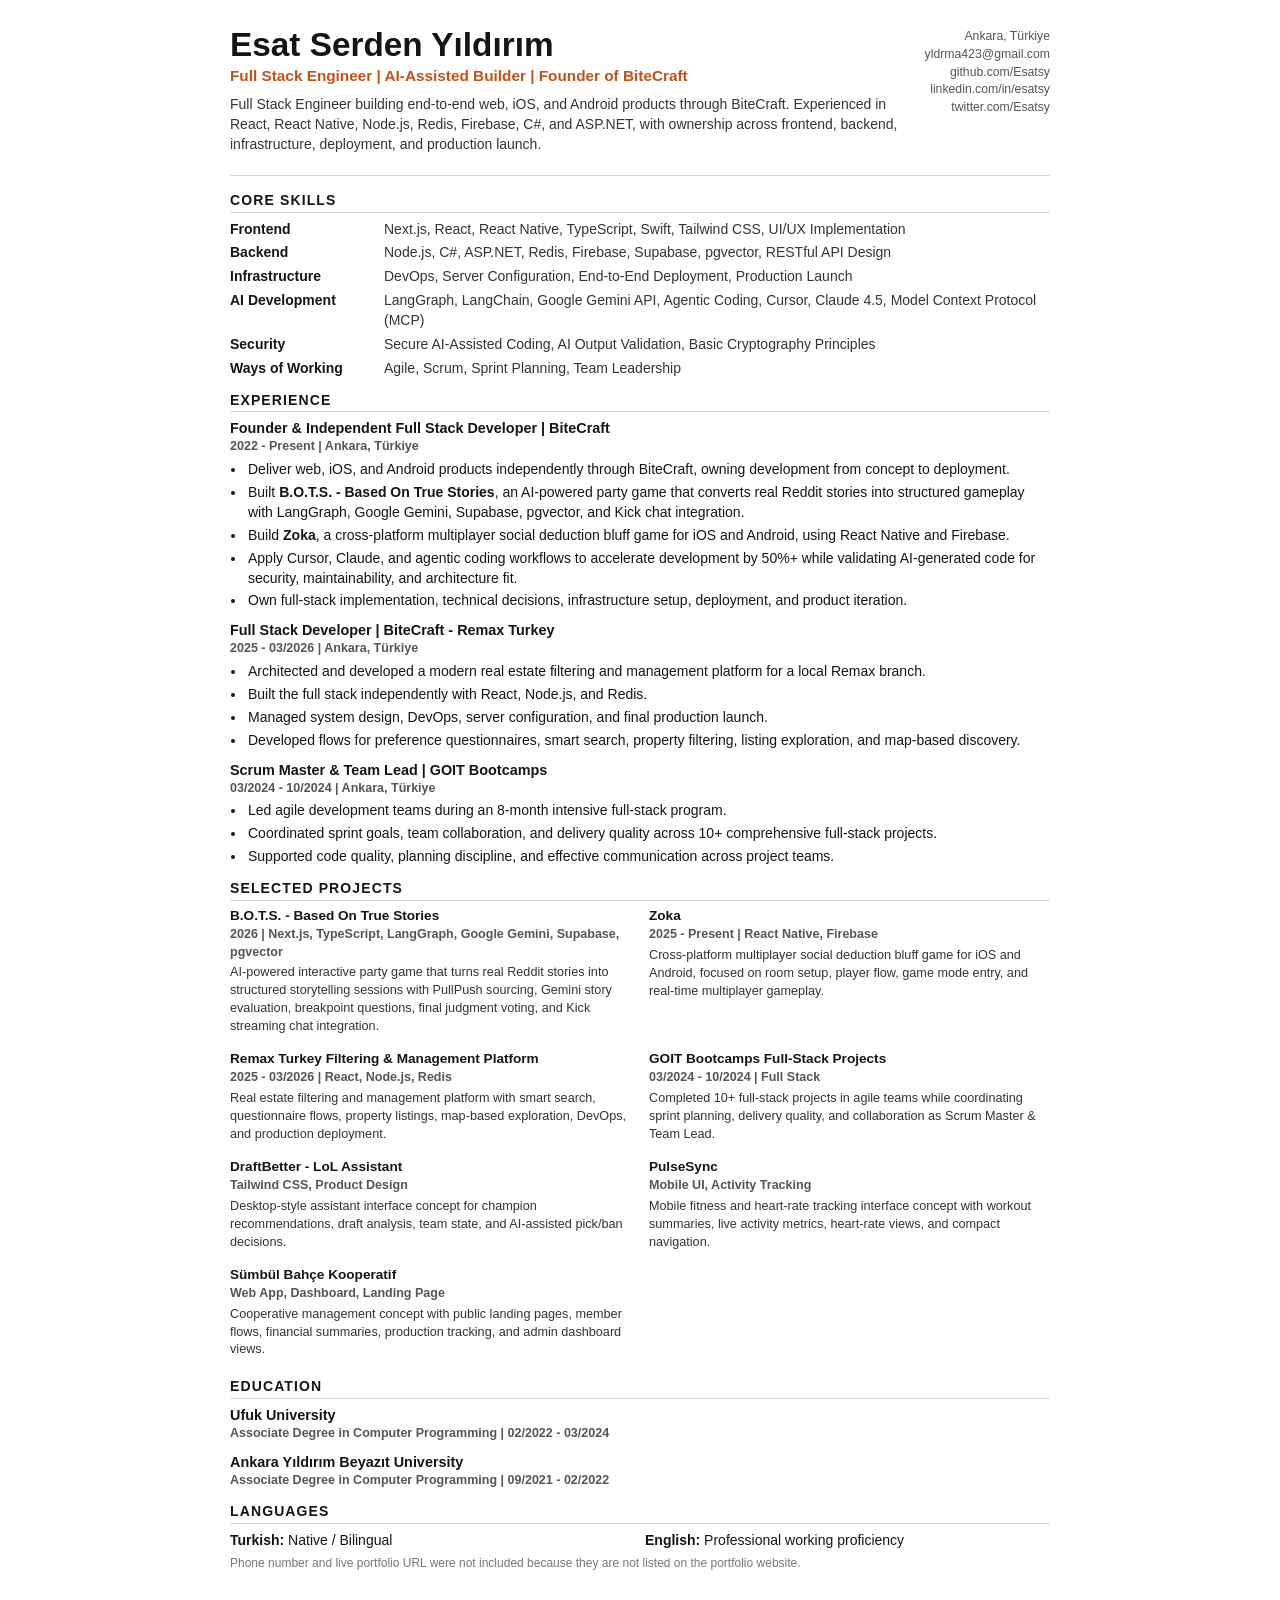
==== cv-esat-serden-yildirim.html @ f0f62d57 "Add BOTS portfolio project and CV" ====
<!doctype html>
<html lang="en">
<head>
  <meta charset="utf-8">
  <meta name="viewport" content="width=device-width, initial-scale=1">
  <title>Esat Serden Yıldırım - CV</title>
  <style>
    :root {
      --ink: #151515;
      --muted: #555;
      --light: #777;
      --rule: #d8d8d8;
      --accent: #c45116;
      --bg: #ffffff;
    }

    * {
      box-sizing: border-box;
    }

    html,
    body {
      margin: 0;
      padding: 0;
      background: var(--bg);
      color: var(--ink);
      font-family: -apple-system, BlinkMacSystemFont, "Segoe UI", Arial, sans-serif;
      font-size: 10.5pt;
      line-height: 1.42;
    }

    body {
      padding: 28px;
    }

    a {
      color: inherit;
      text-decoration: none;
    }

    .page {
      max-width: 820px;
      margin: 0 auto;
      background: #fff;
    }

    header {
      display: grid;
      grid-template-columns: 1fr auto;
      gap: 22px;
      padding-bottom: 14px;
      border-bottom: 1px solid var(--rule);
      margin-bottom: 16px;
    }

    h1 {
      margin: 0 0 4px;
      font-size: 25pt;
      line-height: 1;
      letter-spacing: 0;
      font-weight: 750;
    }

    .role {
      font-size: 11.5pt;
      font-weight: 650;
      color: var(--accent);
      margin-bottom: 8px;
    }

    .contact {
      text-align: right;
      color: var(--muted);
      font-size: 9.2pt;
      line-height: 1.45;
      white-space: nowrap;
    }

    section {
      margin: 13px 0 0;
    }

    h2 {
      margin: 0 0 7px;
      padding-bottom: 3px;
      border-bottom: 1px solid var(--rule);
      color: var(--ink);
      font-size: 10.5pt;
      line-height: 1.2;
      letter-spacing: 0.08em;
      text-transform: uppercase;
      font-weight: 800;
    }

    h3 {
      margin: 0;
      font-size: 10.8pt;
      line-height: 1.25;
      font-weight: 760;
    }

    p {
      margin: 0 0 6px;
    }

    ul {
      margin: 4px 0 0 16px;
      padding: 0;
    }

    li {
      margin: 0 0 3px;
      padding-left: 2px;
    }

    .summary {
      color: #333;
    }

    .item {
      margin-bottom: 10px;
      break-inside: avoid;
    }

    .item:last-child {
      margin-bottom: 0;
    }

    .meta {
      color: var(--muted);
      font-size: 9.4pt;
      font-weight: 650;
      margin: 1px 0 3px;
    }

    .skills-grid {
      display: grid;
      grid-template-columns: 142px 1fr;
      column-gap: 12px;
      row-gap: 4px;
    }

    .skill-label {
      font-weight: 760;
      color: var(--ink);
    }

    .skill-value {
      color: #333;
    }

    .project-grid {
      display: grid;
      grid-template-columns: 1fr 1fr;
      gap: 9px 18px;
    }

    .project {
      break-inside: avoid;
    }

    .project h3 {
      font-size: 10.2pt;
    }

    .project p {
      color: #333;
      font-size: 9.5pt;
    }

    .languages {
      display: grid;
      grid-template-columns: 1fr 1fr;
      gap: 10px;
    }

    .note {
      color: var(--light);
      font-size: 9pt;
      margin-top: 4px;
    }

    @page {
      size: A4;
      margin: 12mm;
    }

    @media print {
      body {
        padding: 0;
      }

      .page {
        max-width: none;
      }

      a {
        color: inherit;
      }
    }
  </style>
</head>
<body>
  <main class="page">
    <header>
      <div>
        <h1>Esat Serden Yıldırım</h1>
        <div class="role">Full Stack Engineer | AI-Assisted Builder | Founder of BiteCraft</div>
        <p class="summary">Full Stack Engineer building end-to-end web, iOS, and Android products through BiteCraft. Experienced in React, React Native, Node.js, Redis, Firebase, C#, and ASP.NET, with ownership across frontend, backend, infrastructure, deployment, and production launch.</p>
      </div>
      <div class="contact">
        Ankara, Türkiye<br>
        <a href="mailto:yldrma423@gmail.com">yldrma423@gmail.com</a><br>
        <a href="https://github.com/Esatsy">github.com/Esatsy</a><br>
        <a href="https://linkedin.com/in/esatsy">linkedin.com/in/esatsy</a><br>
        <a href="https://twitter.com/Esatsy">twitter.com/Esatsy</a>
      </div>
    </header>

    <section>
      <h2>Core Skills</h2>
      <div class="skills-grid">
        <div class="skill-label">Frontend</div>
        <div class="skill-value">Next.js, React, React Native, TypeScript, Swift, Tailwind CSS, UI/UX Implementation</div>
        <div class="skill-label">Backend</div>
        <div class="skill-value">Node.js, C#, ASP.NET, Redis, Firebase, Supabase, pgvector, RESTful API Design</div>
        <div class="skill-label">Infrastructure</div>
        <div class="skill-value">DevOps, Server Configuration, End-to-End Deployment, Production Launch</div>
        <div class="skill-label">AI Development</div>
        <div class="skill-value">LangGraph, LangChain, Google Gemini API, Agentic Coding, Cursor, Claude 4.5, Model Context Protocol (MCP)</div>
        <div class="skill-label">Security</div>
        <div class="skill-value">Secure AI-Assisted Coding, AI Output Validation, Basic Cryptography Principles</div>
        <div class="skill-label">Ways of Working</div>
        <div class="skill-value">Agile, Scrum, Sprint Planning, Team Leadership</div>
      </div>
    </section>

    <section>
      <h2>Experience</h2>
      <div class="item">
        <h3>Founder & Independent Full Stack Developer | BiteCraft</h3>
        <div class="meta">2022 - Present | Ankara, Türkiye</div>
        <ul>
          <li>Deliver web, iOS, and Android products independently through BiteCraft, owning development from concept to deployment.</li>
          <li>Built <strong>B.O.T.S. - Based On True Stories</strong>, an AI-powered party game that converts real Reddit stories into structured gameplay with LangGraph, Google Gemini, Supabase, pgvector, and Kick chat integration.</li>
          <li>Build <strong>Zoka</strong>, a cross-platform multiplayer social deduction bluff game for iOS and Android, using React Native and Firebase.</li>
          <li>Apply Cursor, Claude, and agentic coding workflows to accelerate development by 50%+ while validating AI-generated code for security, maintainability, and architecture fit.</li>
          <li>Own full-stack implementation, technical decisions, infrastructure setup, deployment, and product iteration.</li>
        </ul>
      </div>

      <div class="item">
        <h3>Full Stack Developer | BiteCraft - Remax Turkey</h3>
        <div class="meta">2025 - 03/2026 | Ankara, Türkiye</div>
        <ul>
          <li>Architected and developed a modern real estate filtering and management platform for a local Remax branch.</li>
          <li>Built the full stack independently with React, Node.js, and Redis.</li>
          <li>Managed system design, DevOps, server configuration, and final production launch.</li>
          <li>Developed flows for preference questionnaires, smart search, property filtering, listing exploration, and map-based discovery.</li>
        </ul>
      </div>

      <div class="item">
        <h3>Scrum Master & Team Lead | GOIT Bootcamps</h3>
        <div class="meta">03/2024 - 10/2024 | Ankara, Türkiye</div>
        <ul>
          <li>Led agile development teams during an 8-month intensive full-stack program.</li>
          <li>Coordinated sprint goals, team collaboration, and delivery quality across 10+ comprehensive full-stack projects.</li>
          <li>Supported code quality, planning discipline, and effective communication across project teams.</li>
        </ul>
      </div>
    </section>

    <section>
      <h2>Selected Projects</h2>
      <div class="project-grid">
        <div class="project">
          <h3>B.O.T.S. - Based On True Stories</h3>
          <div class="meta">2026 | Next.js, TypeScript, LangGraph, Google Gemini, Supabase, pgvector</div>
          <p>AI-powered interactive party game that turns real Reddit stories into structured storytelling sessions with PullPush sourcing, Gemini story evaluation, breakpoint questions, final judgment voting, and Kick streaming chat integration.</p>
        </div>
        <div class="project">
          <h3>Zoka</h3>
          <div class="meta">2025 - Present | React Native, Firebase</div>
          <p>Cross-platform multiplayer social deduction bluff game for iOS and Android, focused on room setup, player flow, game mode entry, and real-time multiplayer gameplay.</p>
        </div>
        <div class="project">
          <h3>Remax Turkey Filtering & Management Platform</h3>
          <div class="meta">2025 - 03/2026 | React, Node.js, Redis</div>
          <p>Real estate filtering and management platform with smart search, questionnaire flows, property listings, map-based exploration, DevOps, and production deployment.</p>
        </div>
        <div class="project">
          <h3>GOIT Bootcamps Full-Stack Projects</h3>
          <div class="meta">03/2024 - 10/2024 | Full Stack</div>
          <p>Completed 10+ full-stack projects in agile teams while coordinating sprint planning, delivery quality, and collaboration as Scrum Master & Team Lead.</p>
        </div>
        <div class="project">
          <h3>DraftBetter - LoL Assistant</h3>
          <div class="meta">Tailwind CSS, Product Design</div>
          <p>Desktop-style assistant interface concept for champion recommendations, draft analysis, team state, and AI-assisted pick/ban decisions.</p>
        </div>
        <div class="project">
          <h3>PulseSync</h3>
          <div class="meta">Mobile UI, Activity Tracking</div>
          <p>Mobile fitness and heart-rate tracking interface concept with workout summaries, live activity metrics, heart-rate views, and compact navigation.</p>
        </div>
        <div class="project">
          <h3>Sümbül Bahçe Kooperatif</h3>
          <div class="meta">Web App, Dashboard, Landing Page</div>
          <p>Cooperative management concept with public landing pages, member flows, financial summaries, production tracking, and admin dashboard views.</p>
        </div>
      </div>
    </section>

    <section>
      <h2>Education</h2>
      <div class="item">
        <h3>Ufuk University</h3>
        <div class="meta">Associate Degree in Computer Programming | 02/2022 - 03/2024</div>
      </div>
      <div class="item">
        <h3>Ankara Yıldırım Beyazıt University</h3>
        <div class="meta">Associate Degree in Computer Programming | 09/2021 - 02/2022</div>
      </div>
    </section>

    <section>
      <h2>Languages</h2>
      <div class="languages">
        <div><strong>Turkish:</strong> Native / Bilingual</div>
        <div><strong>English:</strong> Professional working proficiency</div>
      </div>
      <div class="note">Phone number and live portfolio URL were not included because they are not listed on the portfolio website.</div>
    </section>
  </main>
</body>
</html>
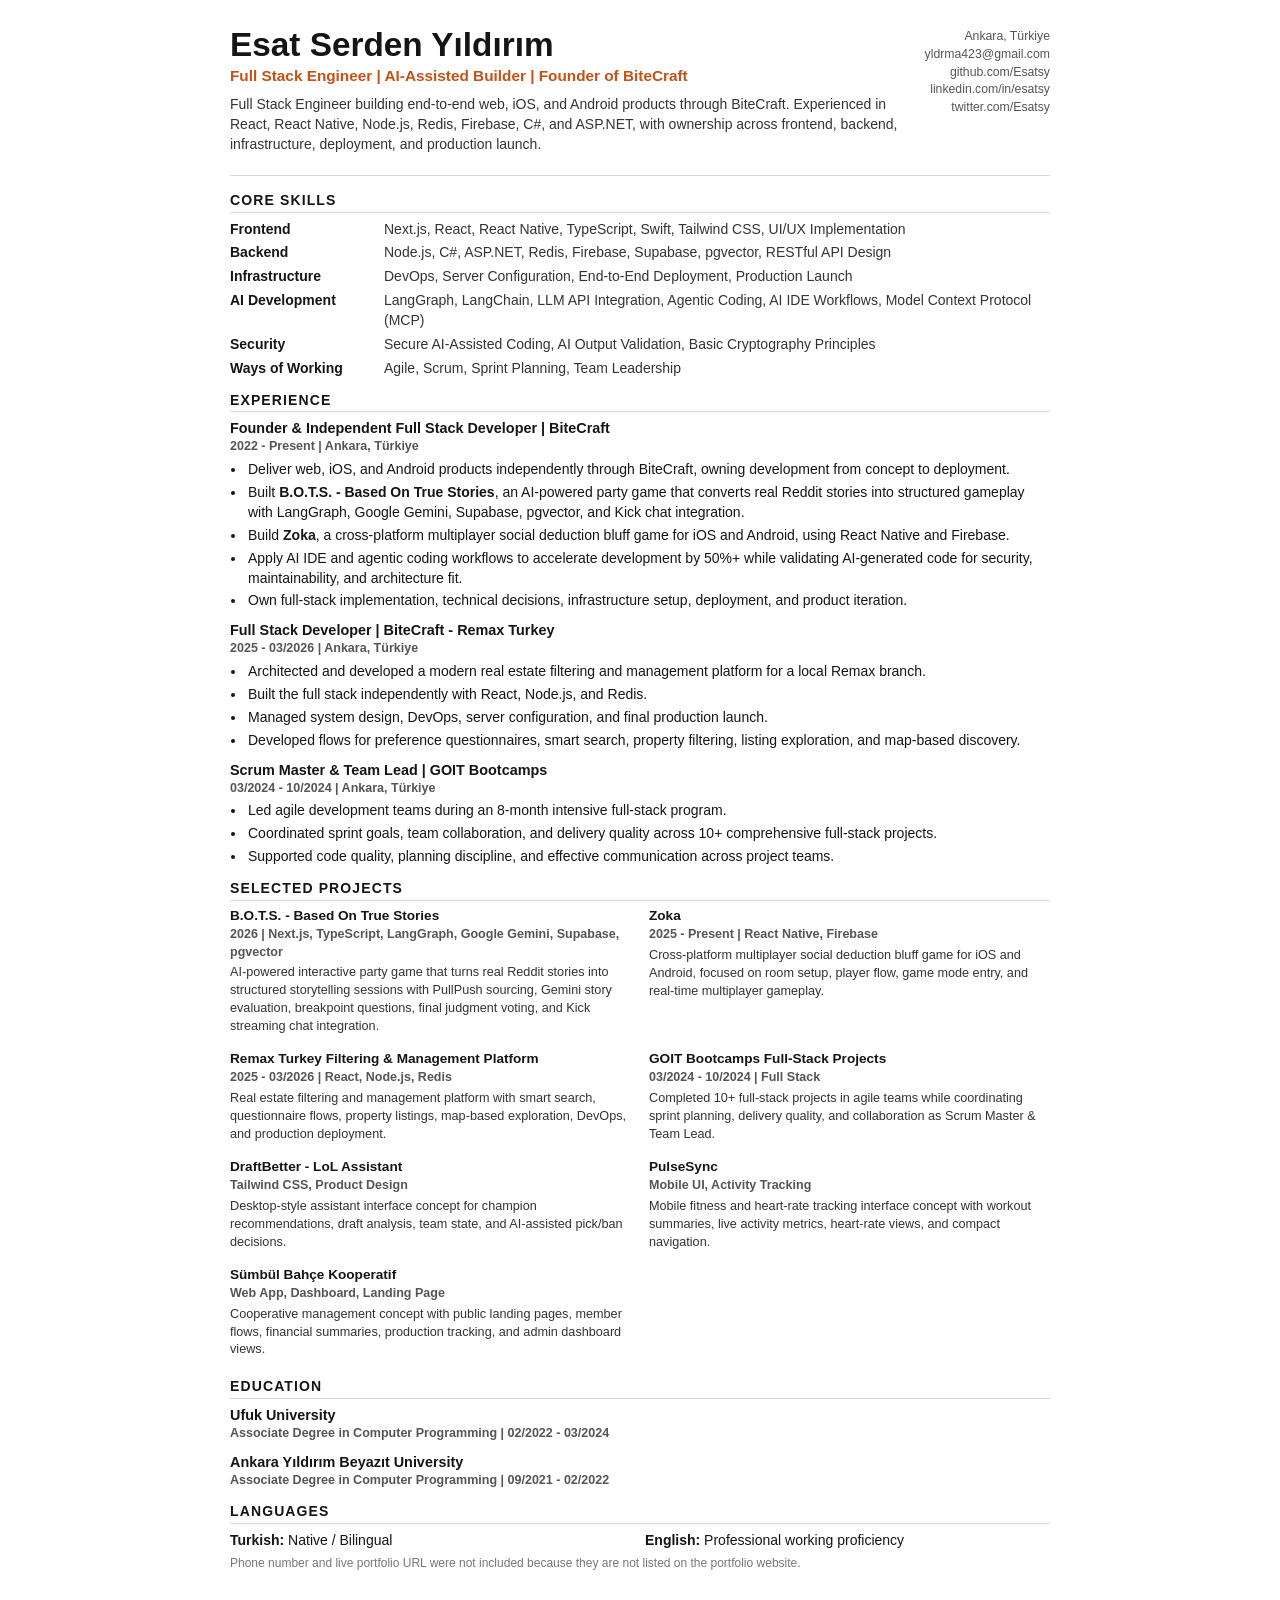
==== commit 77eb35c9: "Make CV AI tooling model agnostic" ====
--- a/cv-esat-serden-yildirim.html
+++ b/cv-esat-serden-yildirim.html
@@ -227,7 +227,7 @@
         <div class="skill-label">Infrastructure</div>
         <div class="skill-value">DevOps, Server Configuration, End-to-End Deployment, Production Launch</div>
         <div class="skill-label">AI Development</div>
-        <div class="skill-value">LangGraph, LangChain, Google Gemini API, Agentic Coding, Cursor, Claude 4.5, Model Context Protocol (MCP)</div>
+        <div class="skill-value">LangGraph, LangChain, LLM API Integration, Agentic Coding, AI IDE Workflows, Model Context Protocol (MCP)</div>
         <div class="skill-label">Security</div>
         <div class="skill-value">Secure AI-Assisted Coding, AI Output Validation, Basic Cryptography Principles</div>
         <div class="skill-label">Ways of Working</div>
@@ -244,7 +244,7 @@
           <li>Deliver web, iOS, and Android products independently through BiteCraft, owning development from concept to deployment.</li>
           <li>Built <strong>B.O.T.S. - Based On True Stories</strong>, an AI-powered party game that converts real Reddit stories into structured gameplay with LangGraph, Google Gemini, Supabase, pgvector, and Kick chat integration.</li>
           <li>Build <strong>Zoka</strong>, a cross-platform multiplayer social deduction bluff game for iOS and Android, using React Native and Firebase.</li>
-          <li>Apply Cursor, Claude, and agentic coding workflows to accelerate development by 50%+ while validating AI-generated code for security, maintainability, and architecture fit.</li>
+          <li>Apply AI IDE and agentic coding workflows to accelerate development by 50%+ while validating AI-generated code for security, maintainability, and architecture fit.</li>
           <li>Own full-stack implementation, technical decisions, infrastructure setup, deployment, and product iteration.</li>
         </ul>
       </div>
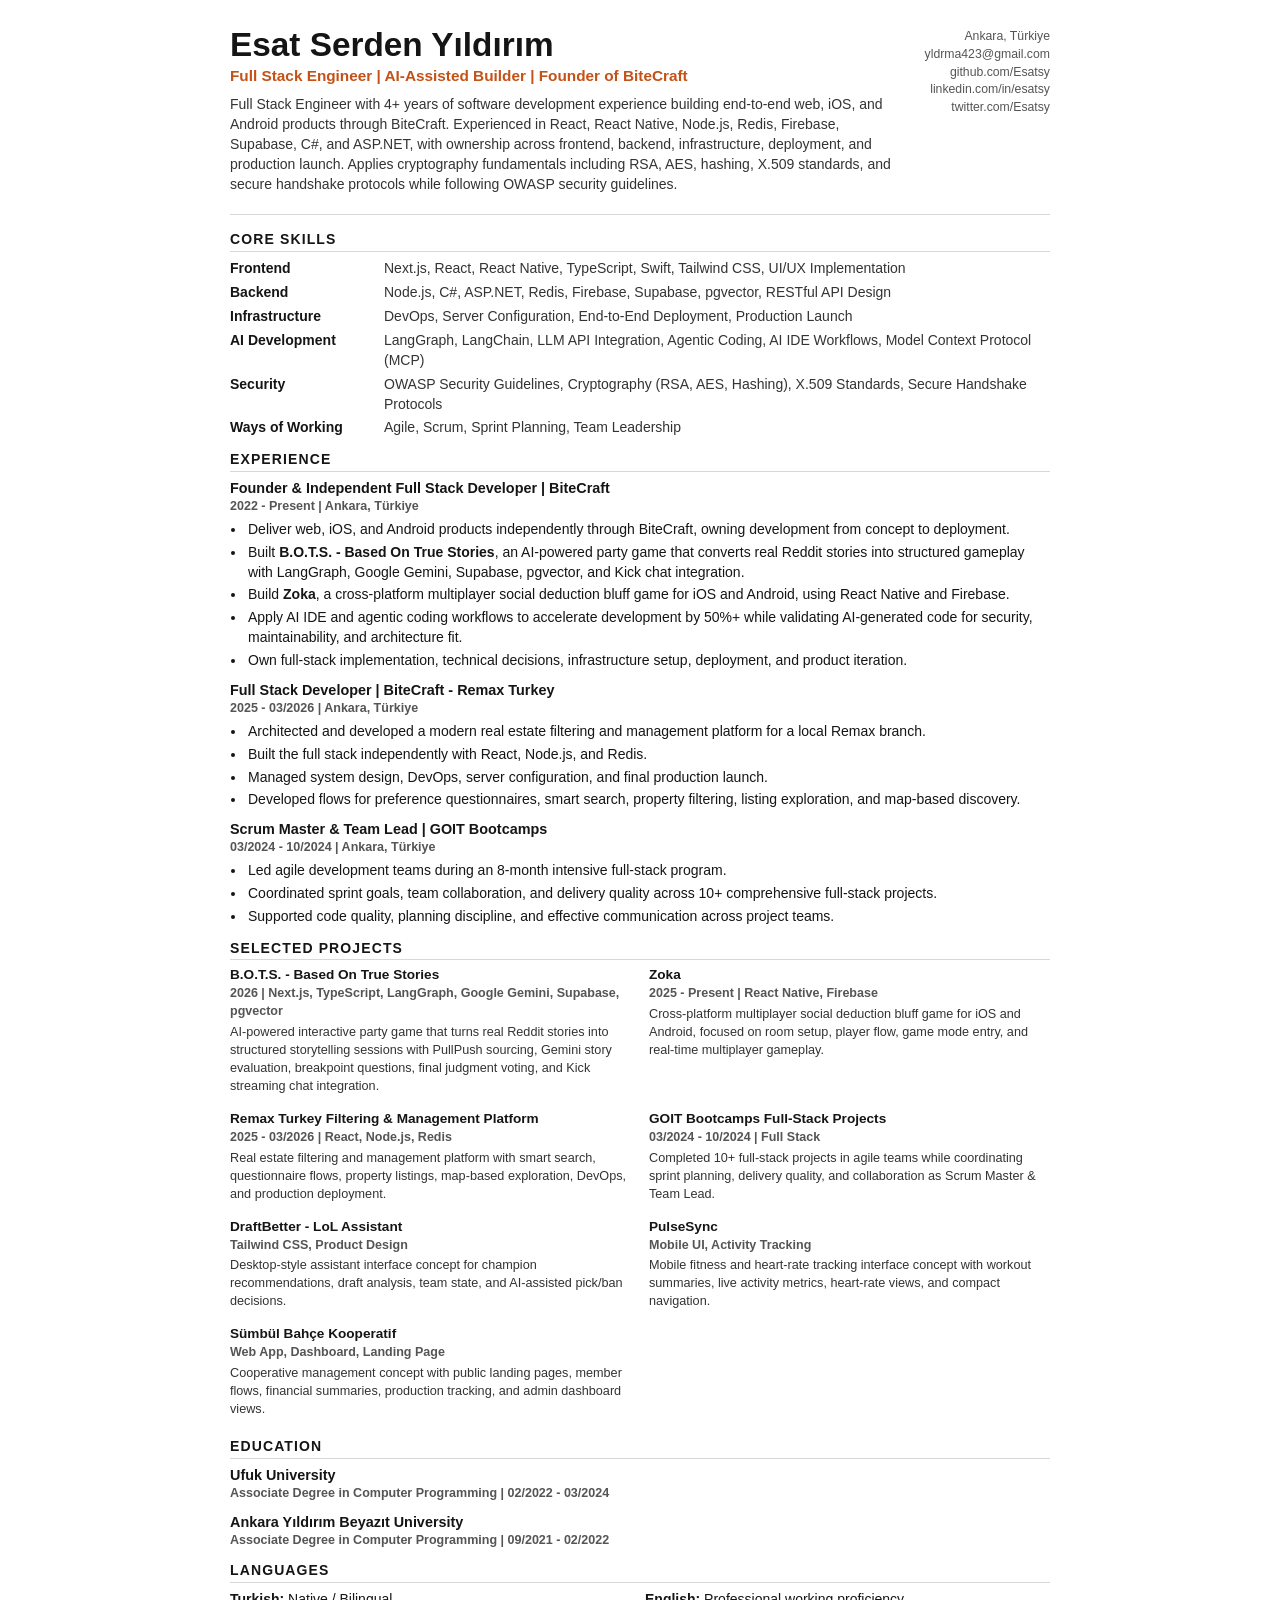
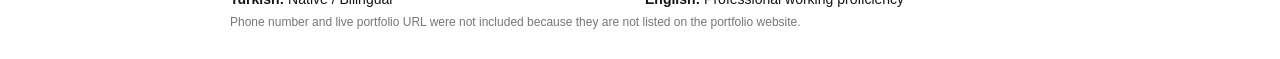
==== commit 60d95049: "Improve CV summary and security skills" ====
--- a/cv-esat-serden-yildirim.html
+++ b/cv-esat-serden-yildirim.html
@@ -206,7 +206,7 @@
       <div>
         <h1>Esat Serden Yıldırım</h1>
         <div class="role">Full Stack Engineer | AI-Assisted Builder | Founder of BiteCraft</div>
-        <p class="summary">Full Stack Engineer building end-to-end web, iOS, and Android products through BiteCraft. Experienced in React, React Native, Node.js, Redis, Firebase, C#, and ASP.NET, with ownership across frontend, backend, infrastructure, deployment, and production launch.</p>
+        <p class="summary">Full Stack Engineer with 4+ years of software development experience building end-to-end web, iOS, and Android products through BiteCraft. Experienced in React, React Native, Node.js, Redis, Firebase, Supabase, C#, and ASP.NET, with ownership across frontend, backend, infrastructure, deployment, and production launch. Applies cryptography fundamentals including RSA, AES, hashing, X.509 standards, and secure handshake protocols while following OWASP security guidelines.</p>
       </div>
       <div class="contact">
         Ankara, Türkiye<br>
@@ -229,7 +229,7 @@
         <div class="skill-label">AI Development</div>
         <div class="skill-value">LangGraph, LangChain, LLM API Integration, Agentic Coding, AI IDE Workflows, Model Context Protocol (MCP)</div>
         <div class="skill-label">Security</div>
-        <div class="skill-value">Secure AI-Assisted Coding, AI Output Validation, Basic Cryptography Principles</div>
+        <div class="skill-value">OWASP Security Guidelines, Cryptography (RSA, AES, Hashing), X.509 Standards, Secure Handshake Protocols</div>
         <div class="skill-label">Ways of Working</div>
         <div class="skill-value">Agile, Scrum, Sprint Planning, Team Leadership</div>
       </div>
